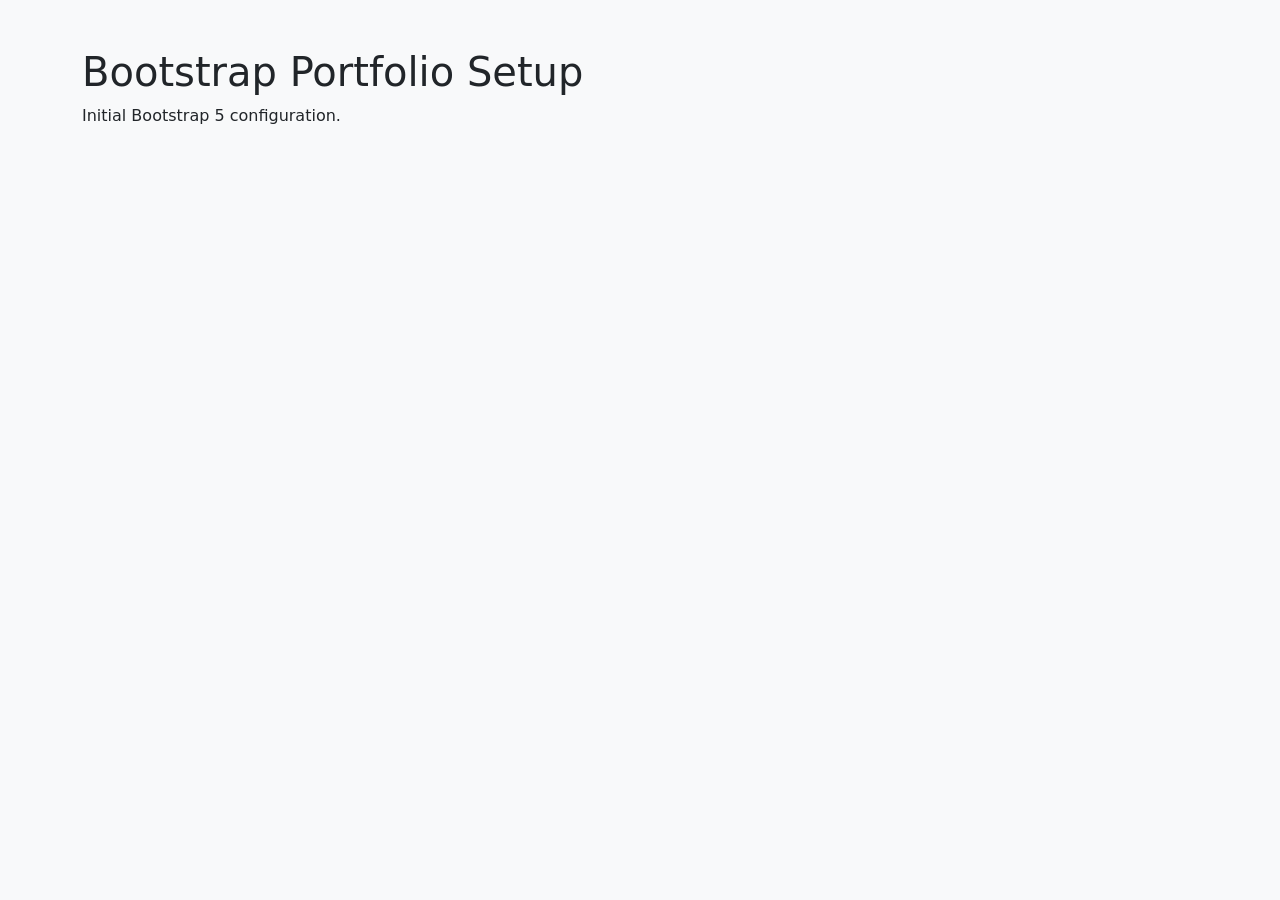
==== projects/portfolio_bootstrap/index.html @ c419ef67 "[BOOTSTRAP] Add Bootstrap CDN and initial setup" ====
<!DOCTYPE html>
<html lang="en">
<head>
  <meta charset="UTF-8">

  <meta
    name="viewport"
    content="width=device-width, initial-scale=1.0"
  >

  <title>Tuan Portfolio</title>

  <!-- Bootstrap CSS -->
  <link
    href="https://cdn.jsdelivr.net/npm/bootstrap@5.3.7/dist/css/bootstrap.min.css"
    rel="stylesheet"
  >

  <!-- Custom CSS -->
  <link
    rel="stylesheet"
    href="css/custom-theme.css"
  >
</head>

<body>

  <div class="container py-5">

    <h1>
      Bootstrap Portfolio Setup
    </h1>

    <p>
      Initial Bootstrap 5 configuration.
    </p>

  </div>

  <!-- Bootstrap JS -->
  <script
    src="https://cdn.jsdelivr.net/npm/bootstrap@5.3.7/dist/js/bootstrap.bundle.min.js">
  </script>

  <!-- Custom JS -->
  <script src="js/main.js"></script>

</body>
</html>
---- projects/portfolio_bootstrap/css/custom-theme.css ----
body {
  background-color: #f8f9fa;
}
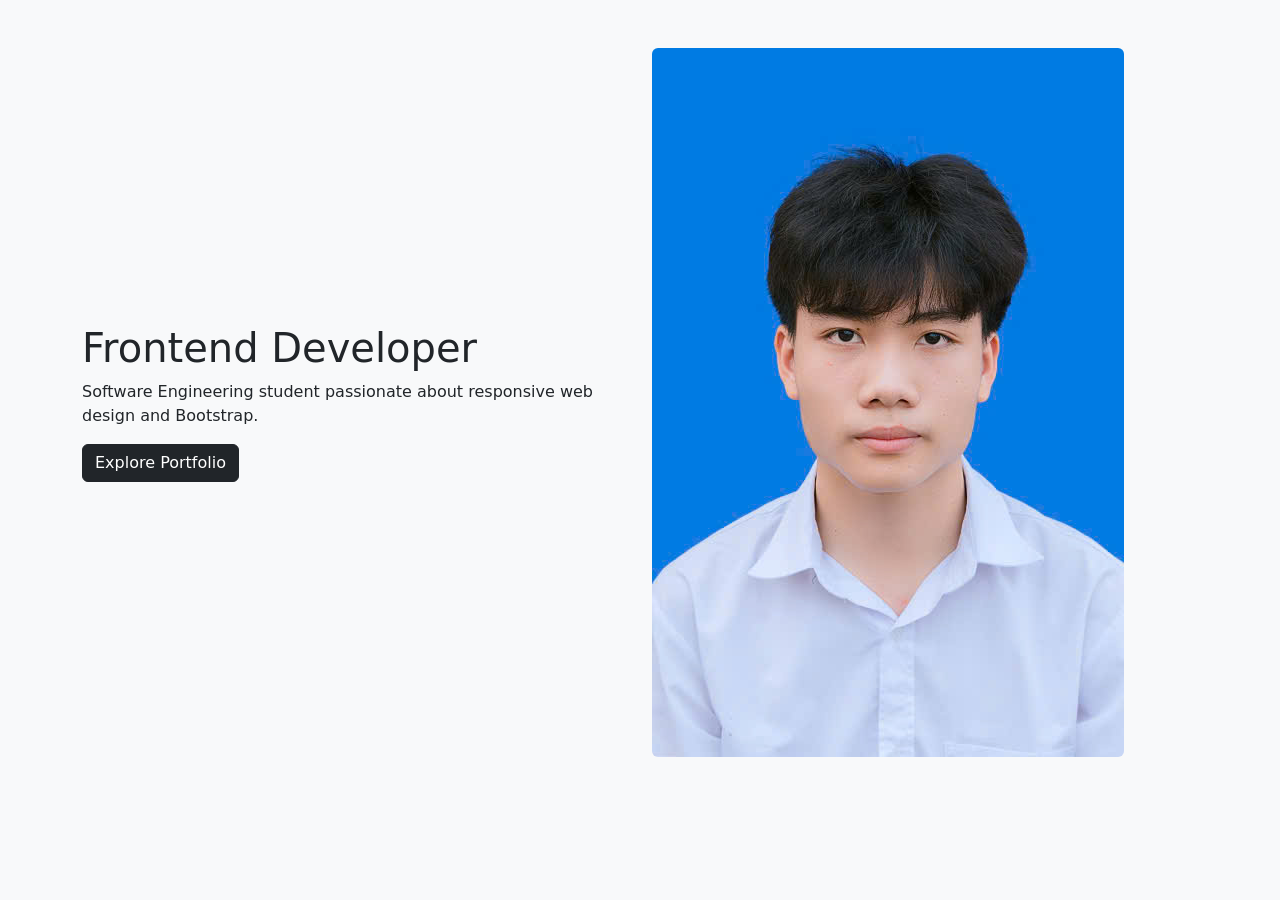
==== commit b5311e8f: "[REFACTOR] Convert grid to Bootstrap cols" ====
--- a/projects/portfolio_bootstrap/index.html
+++ b/projects/portfolio_bootstrap/index.html
@@ -25,17 +25,46 @@
 
 <body>
 
-  <div class="container py-5">
+  <section class="py-5">
 
-    <h1>
-      Bootstrap Portfolio Setup
-    </h1>
+    <div class="container">
 
-    <p>
-      Initial Bootstrap 5 configuration.
-    </p>
+      <div class="row align-items-center">
 
-  </div>
+        <!-- LEFT CONTENT -->
+        <div class="col-12 col-lg-6">
+
+          <h1>
+            Frontend Developer
+          </h1>
+
+          <p>
+            Software Engineering student passionate
+            about responsive web design and Bootstrap.
+          </p>
+
+          <button class="btn btn-dark">
+            Explore Portfolio
+          </button>
+
+        </div>
+
+        <!-- RIGHT IMAGE -->
+        <div class="col-12 col-lg-6 mt-4 mt-lg-0">
+
+          <img
+            src="z7742858306246_678a3f3cca18d427f43c7c27fc06f314.jpg"
+            class="img-fluid rounded"
+            alt="Profile image"
+          >
+
+        </div>
+
+      </div>
+
+    </div>
+
+  </section>
 
   <!-- Bootstrap JS -->
   <script
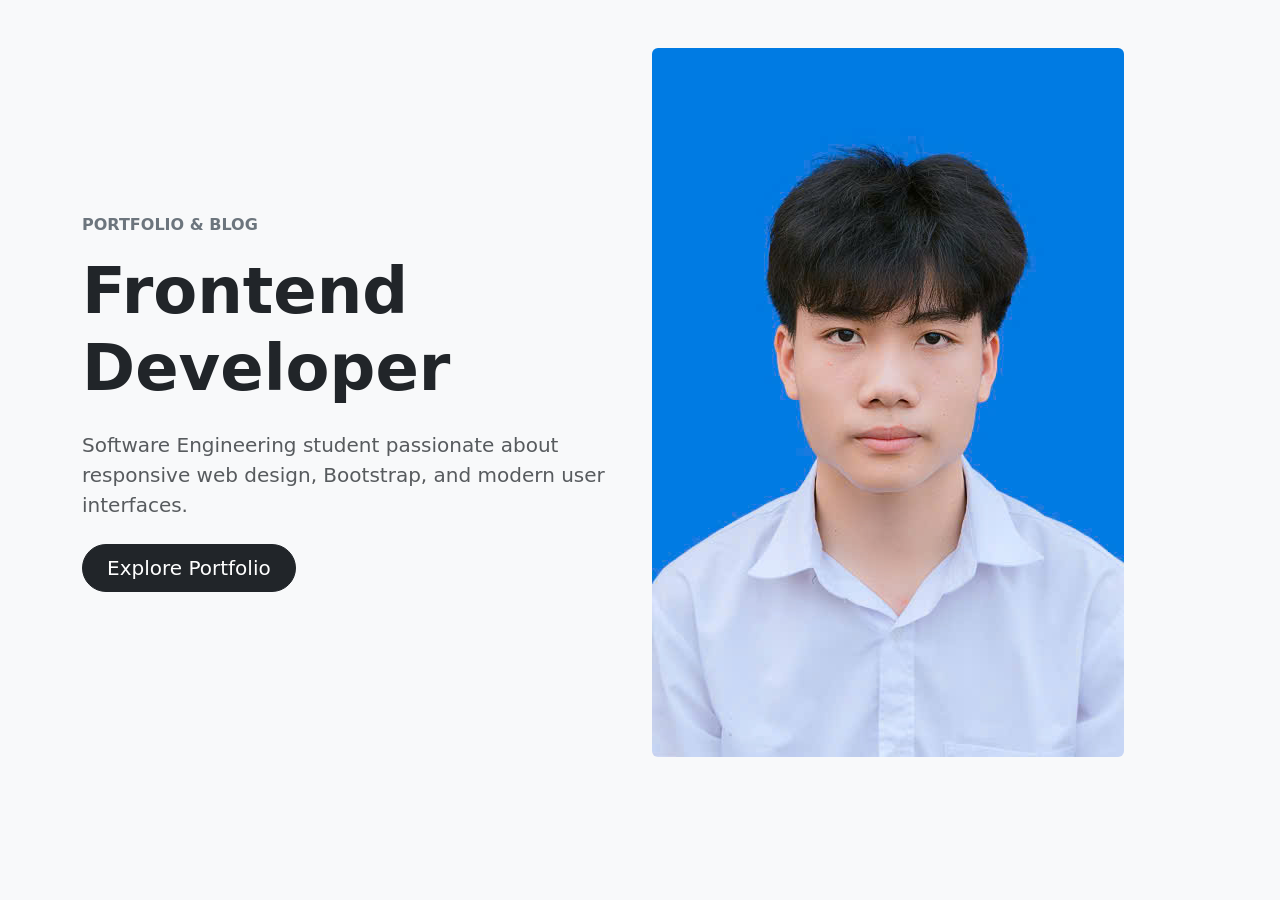
==== commit d2e74941: "[STYLE] Apply Bootstrap typography utilities" ====
--- a/projects/portfolio_bootstrap/index.html
+++ b/projects/portfolio_bootstrap/index.html
@@ -34,20 +34,23 @@
         <!-- LEFT CONTENT -->
         <div class="col-12 col-lg-6">
 
-          <h1>
-            Frontend Developer
-          </h1>
+         <p class="text-uppercase text-secondary fw-semibold">
+            Portfolio & Blog
+        </p>
 
-          <p>
-            Software Engineering student passionate
-            about responsive web design and Bootstrap.
-          </p>
+          <h1 class="display-3 fw-bold mb-4">
+        Frontend Developer
+        </h1>
 
-          <button class="btn btn-dark">
-            Explore Portfolio
-          </button>
+     <p class="lead text-muted mb-4">
+         Software Engineering student passionate about responsive web design, Bootstrap, and modern user interfaces.
+     </p>
 
-        </div>
+  <button class="btn btn-dark btn-lg px-4 py-2 rounded-pill">
+    Explore Portfolio
+  </button>
+
+</div>
 
         <!-- RIGHT IMAGE -->
         <div class="col-12 col-lg-6 mt-4 mt-lg-0">
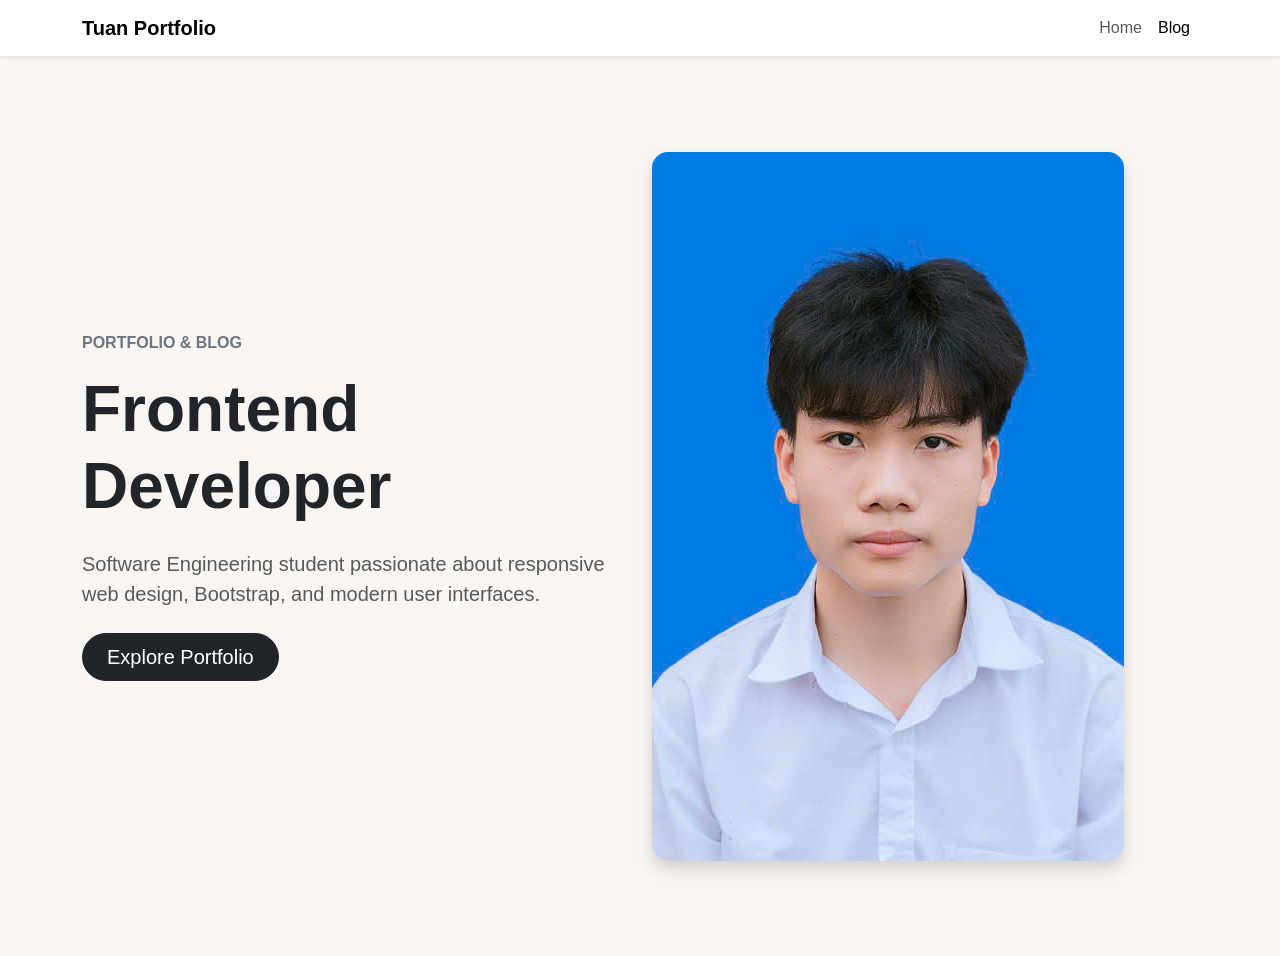
==== commit 3e0f6f00: "[FEATURE] Create blog post cards layout" ====
--- a/projects/portfolio_bootstrap/index.html
+++ b/projects/portfolio_bootstrap/index.html
@@ -24,8 +24,49 @@
 </head>
 
 <body>
+    <nav class="navbar navbar-expand-lg bg-white shadow-sm">
 
-  <section class="py-5">
+  <div class="container">
+
+    <a class="navbar-brand fw-bold" href="index.html">
+      Tuan Portfolio
+    </a>
+
+    <button
+      class="navbar-toggler"
+      type="button"
+      data-bs-toggle="collapse"
+      data-bs-target="#navMenu">
+
+      <span class="navbar-toggler-icon"></span>
+
+    </button>
+
+    <div class="collapse navbar-collapse" id="navMenu">
+
+      <ul class="navbar-nav ms-auto">
+
+        <li class="nav-item">
+          <a class="nav-link" href="index.html">
+            Home
+          </a>
+        </li>
+
+        <li class="nav-item">
+          <a class="nav-link active" href="blog.html">
+            Blog
+          </a>
+        </li>
+
+      </ul>
+
+    </div>
+
+  </div>
+
+</nav>
+
+  <section class="py-5 min-vh-100 d-flex align-items-center">
 
     <div class="container">
 
@@ -57,7 +98,7 @@
 
           <img
             src="z7742858306246_678a3f3cca18d427f43c7c27fc06f314.jpg"
-            class="img-fluid rounded"
+            class="img-fluid rounded-4 shadow"
             alt="Profile image"
           >
 
--- a/projects/portfolio_bootstrap/css/custom-theme.css
+++ b/projects/portfolio_bootstrap/css/custom-theme.css
@@ -1,3 +1,8 @@
 body {
-  background-color: #f8f9fa;
+  background-color: #f8f5f2;
+  font-family: Arial, sans-serif;
+}
+
+img {
+  object-fit: cover;
 }
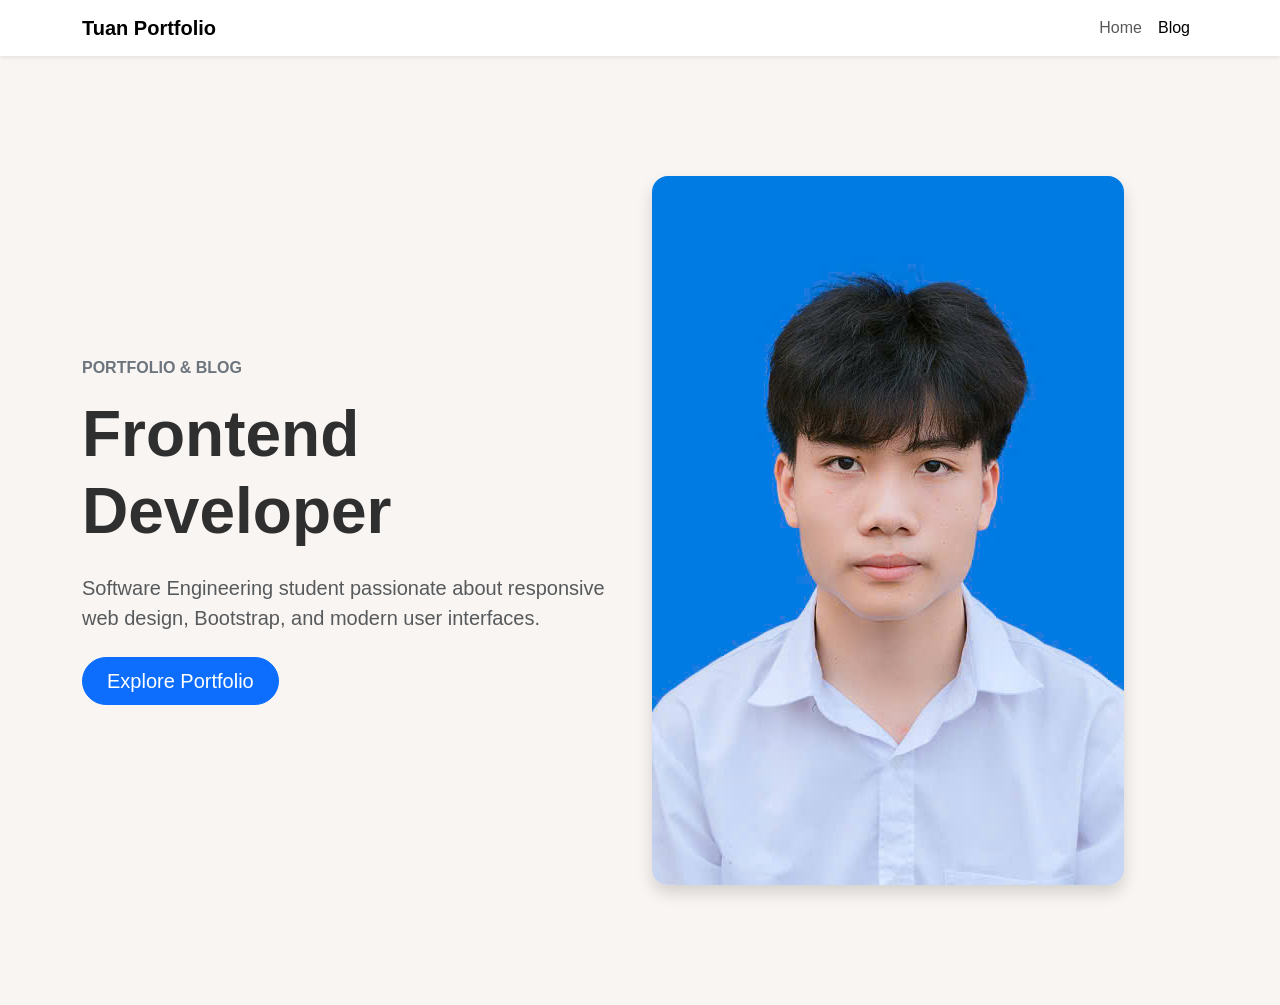
==== commit bf83d3bb: "[CUSTOMIZE] Add custom spacing scale" ====
--- a/projects/portfolio_bootstrap/index.html
+++ b/projects/portfolio_bootstrap/index.html
@@ -66,8 +66,7 @@
 
 </nav>
 
-  <section class="py-5 min-vh-100 d-flex align-items-center">
-
+<section class="section-padding min-vh-100 d-flex align-items-center">
     <div class="container">
 
       <div class="row align-items-center">
@@ -87,8 +86,7 @@
          Software Engineering student passionate about responsive web design, Bootstrap, and modern user interfaces.
      </p>
 
-  <button class="btn btn-dark btn-lg px-4 py-2 rounded-pill">
-    Explore Portfolio
+    <button class="btn btn-primary btn-lg px-4 py-2 rounded-pill">    Explore Portfolio
   </button>
 
 </div>
--- a/projects/portfolio_bootstrap/css/custom-theme.css
+++ b/projects/portfolio_bootstrap/css/custom-theme.css
@@ -1,8 +1,56 @@
+:root {
+
+  --bs-primary: #7c9a92;
+  --bs-primary-rgb: 124, 154, 146;
+
+  --bs-dark: #2f2f2f;
+  --bs-body-bg: #f8f5f2;
+
+  --bs-border-radius: 1rem;
+
+}
+
+/* BODY */
 body {
-  background-color: #f8f5f2;
+  background-color: var(--bs-body-bg);
+  color: #2f2f2f;
   font-family: Arial, sans-serif;
 }
 
+/* BUTTONS */
+.btn-dark {
+  background-color: #7c9a92;
+  border: none;
+}
+
+.btn-dark:hover {
+  background-color: #6d8881;
+}
+
+/* NAVBAR */
+.navbar {
+  background-color: white;
+}
+
+/* IMAGES */
 img {
   object-fit: cover;
+}
+/* CUSTOM SPACING */
+
+.section-padding {
+  padding-top: 120px;
+  padding-bottom: 120px;
+}
+
+.card-spacing {
+  padding: 32px;
+}
+
+.text-spacing {
+  margin-bottom: 24px;
+}
+
+.large-gap {
+  gap: 32px;
 }
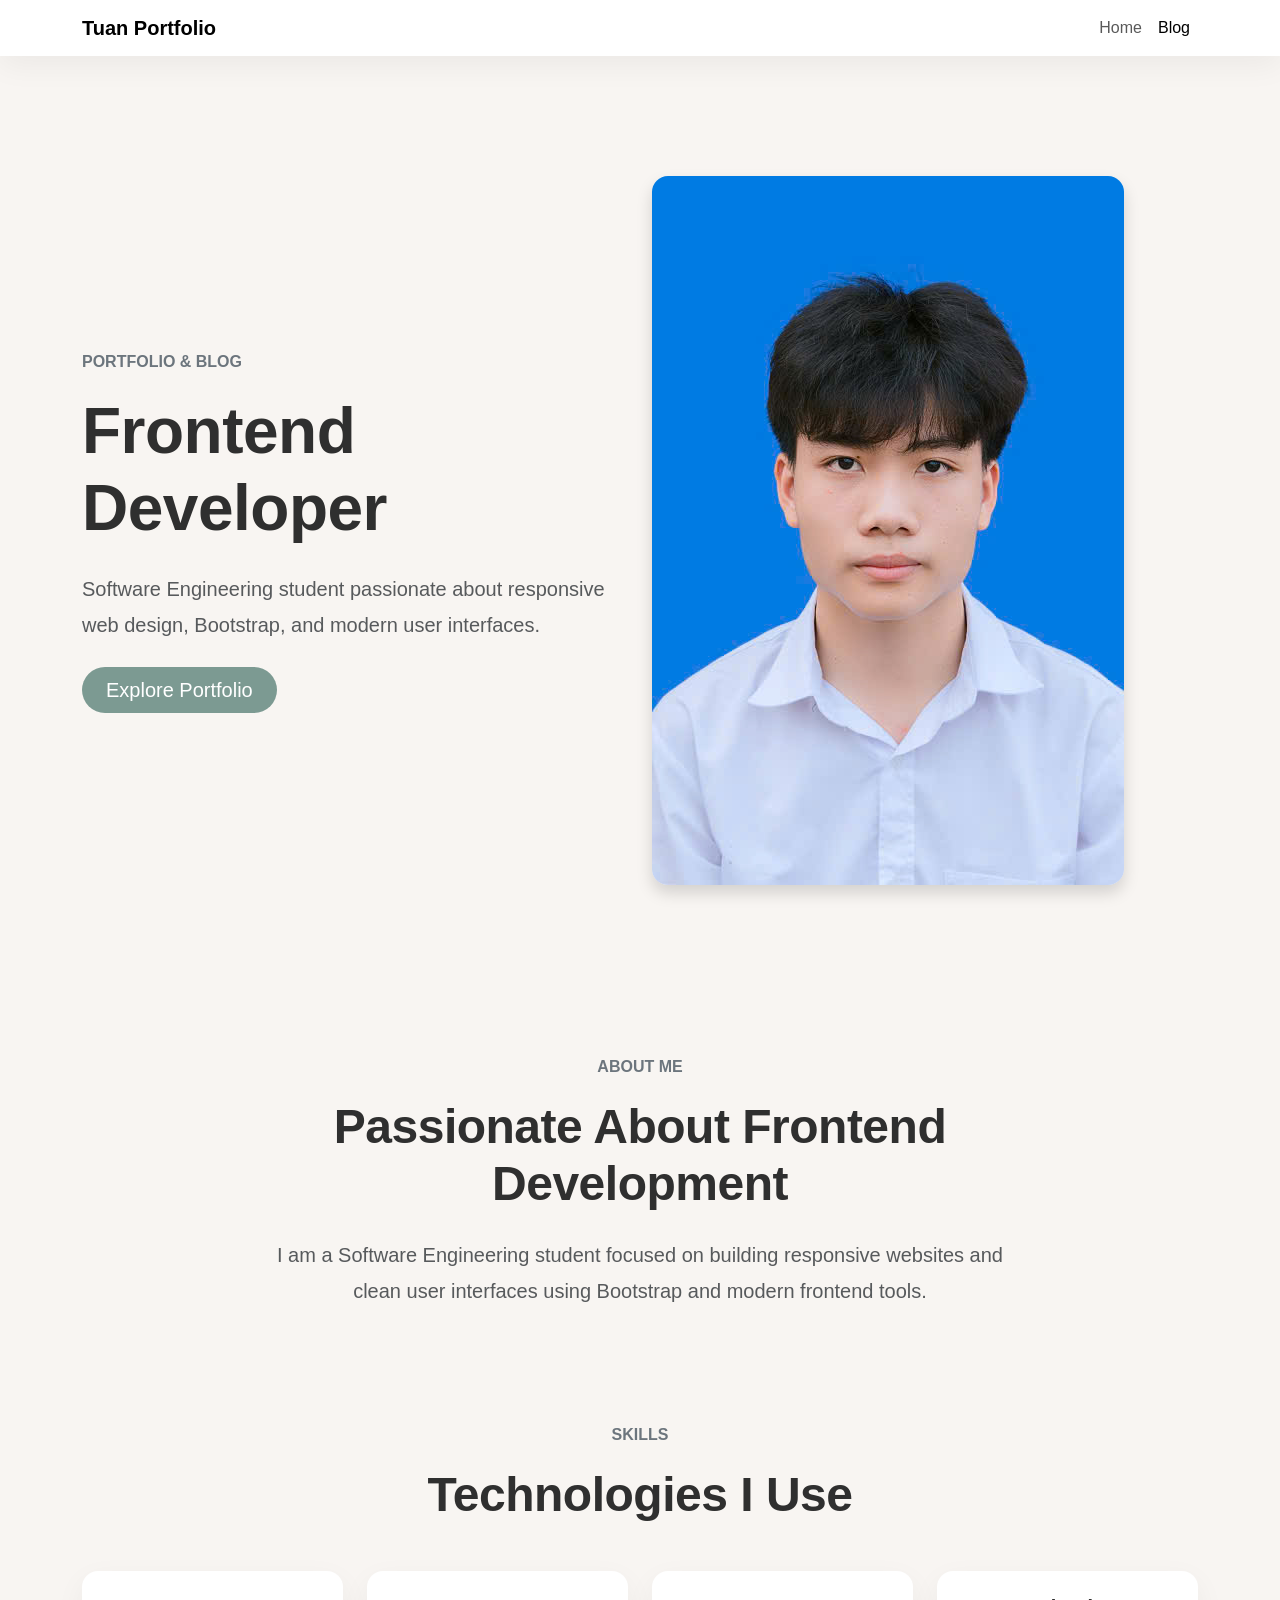
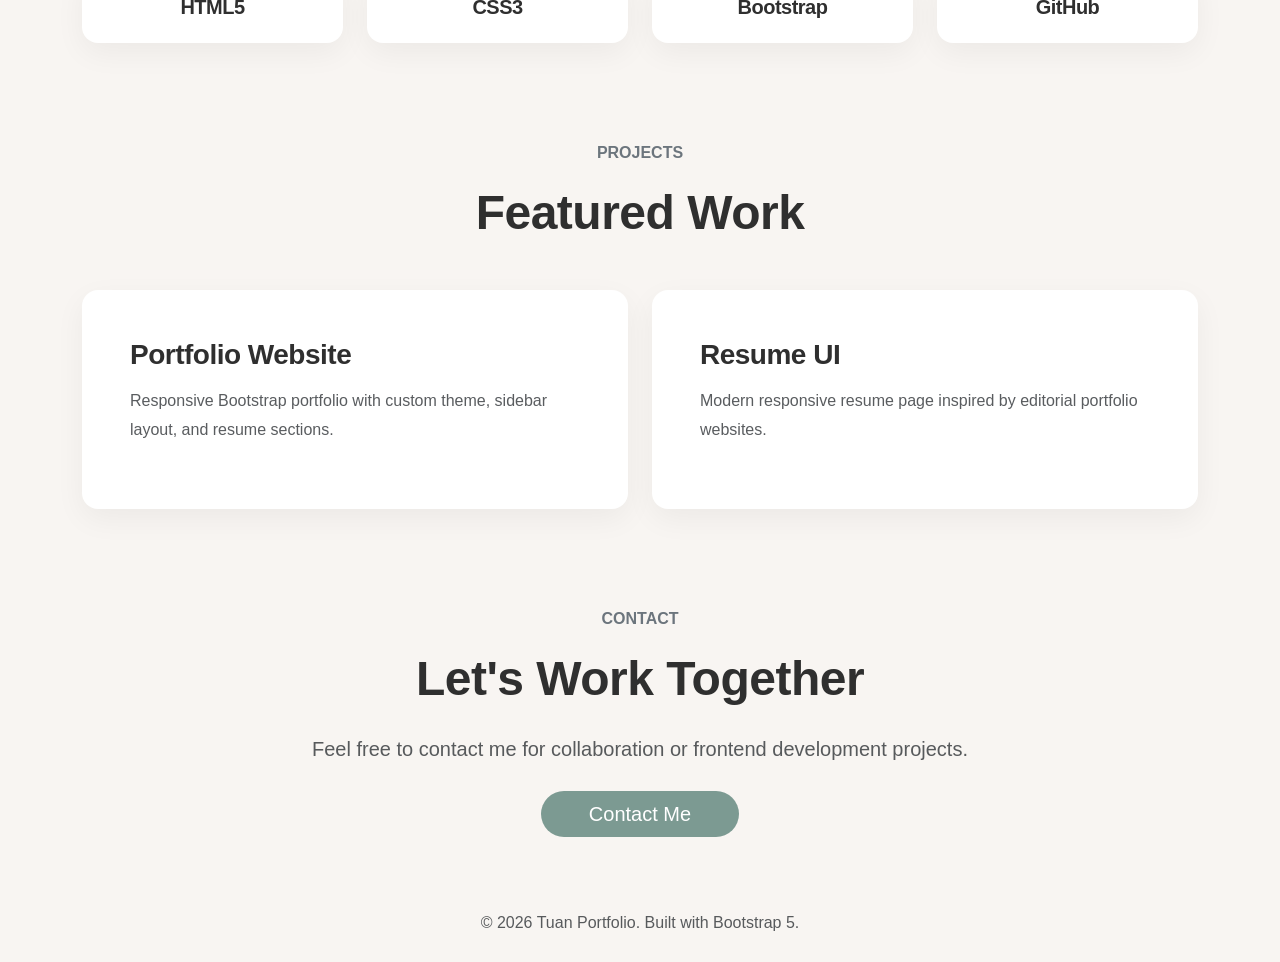
==== commit 1414a8b5: "[THEME] Finalize responsive portfolio layout" ====
--- a/projects/portfolio_bootstrap/index.html
+++ b/projects/portfolio_bootstrap/index.html
@@ -86,8 +86,9 @@
          Software Engineering student passionate about responsive web design, Bootstrap, and modern user interfaces.
      </p>
 
-    <button class="btn btn-primary btn-lg px-4 py-2 rounded-pill">    Explore Portfolio
-  </button>
+    <a href="blog.html" class="btn btn-primary btn-lg px-4 py-2 rounded-pill">
+  Explore Portfolio
+</a>
 
 </div>
 
@@ -107,7 +108,198 @@
     </div>
 
   </section>
-
+  <section class="py-5">
+
+  <div class="container">
+
+    <div class="row justify-content-center">
+
+      <div class="col-lg-8 text-center">
+
+        <p class="text-uppercase text-secondary fw-semibold">
+          About Me
+        </p>
+
+        <h2 class="display-5 fw-bold mb-4">
+          Passionate About Frontend Development
+        </h2>
+
+        <p class="lead text-muted">
+          I am a Software Engineering student focused on
+          building responsive websites and clean user
+          interfaces using Bootstrap and modern frontend tools.
+        </p>
+
+      </div>
+
+    </div>
+
+  </div>
+
+</section>
+<section class="py-5">
+
+  <div class="container">
+
+    <div class="text-center mb-5">
+
+      <p class="text-uppercase text-secondary fw-semibold">
+        Skills
+      </p>
+
+      <h2 class="display-5 fw-bold">
+        Technologies I Use
+      </h2>
+
+    </div>
+
+    <div class="row g-4">
+
+      <div class="col-6 col-md-3">
+
+        <div class="p-4 bg-white rounded-4 shadow-sm text-center">
+
+          <h5 class="fw-bold mb-0">
+            HTML5
+          </h5>
+
+        </div>
+
+      </div>
+
+      <div class="col-6 col-md-3">
+
+        <div class="p-4 bg-white rounded-4 shadow-sm text-center">
+
+          <h5 class="fw-bold mb-0">
+            CSS3
+          </h5>
+
+        </div>
+
+      </div>
+
+      <div class="col-6 col-md-3">
+
+        <div class="p-4 bg-white rounded-4 shadow-sm text-center">
+
+          <h5 class="fw-bold mb-0">
+            Bootstrap
+          </h5>
+
+        </div>
+
+      </div>
+
+      <div class="col-6 col-md-3">
+
+        <div class="p-4 bg-white rounded-4 shadow-sm text-center">
+
+          <h5 class="fw-bold mb-0">
+            GitHub
+          </h5>
+
+        </div>
+
+      </div>
+
+    </div>
+
+  </div>
+
+</section>
+<section class="py-5">
+
+  <div class="container">
+
+    <div class="text-center mb-5">
+
+      <p class="text-uppercase text-secondary fw-semibold">
+        Projects
+      </p>
+
+      <h2 class="display-5 fw-bold">
+        Featured Work
+      </h2>
+
+    </div>
+
+    <div class="row g-4">
+
+      <div class="col-lg-6">
+
+        <div class="bg-white p-5 rounded-4 shadow-sm h-100">
+
+          <h3 class="fw-bold mb-3">
+            Portfolio Website
+          </h3>
+
+          <p class="text-muted">
+            Responsive Bootstrap portfolio with custom theme,
+            sidebar layout, and resume sections.
+          </p>
+
+        </div>
+
+      </div>
+
+      <div class="col-lg-6">
+
+        <div class="bg-white p-5 rounded-4 shadow-sm h-100">
+
+          <h3 class="fw-bold mb-3">
+            Resume UI
+          </h3>
+
+          <p class="text-muted">
+            Modern responsive resume page inspired by
+            editorial portfolio websites.
+          </p>
+
+        </div>
+
+      </div>
+
+    </div>
+
+  </div>
+
+</section>
+<section class="py-5">
+
+  <div class="container text-center">
+
+    <p class="text-uppercase text-secondary fw-semibold">
+      Contact
+    </p>
+
+    <h2 class="display-5 fw-bold mb-4">
+      Let's Work Together
+    </h2>
+
+    <p class="lead text-muted mb-4">
+      Feel free to contact me for collaboration
+      or frontend development projects.
+    </p>
+
+    <a
+      href="mailto:your-email@gmail.com"
+      class="btn btn-primary btn-lg rounded-pill px-5">
+
+      Contact Me
+
+    </a>
+
+  </div>
+
+</section>
+<footer class="py-4 text-center">
+
+  <p class="text-muted mb-0">
+    © 2026 Tuan Portfolio. Built with Bootstrap 5.
+  </p>
+
+</footer>
   <!-- Bootstrap JS -->
   <script
     src="https://cdn.jsdelivr.net/npm/bootstrap@5.3.7/dist/js/bootstrap.bundle.min.js">
--- a/projects/portfolio_bootstrap/css/custom-theme.css
+++ b/projects/portfolio_bootstrap/css/custom-theme.css
@@ -53,4 +53,72 @@
 
 .large-gap {
   gap: 32px;
+}
+/* FINAL THEME COLORS */
+
+body {
+  background-color: #f8f5f2;
+  color: #2f2f2f;
+}
+
+/* HEADINGS */
+h1,
+h2,
+h3,
+h4,
+h5,
+h6 {
+  color: #2f2f2f;
+  letter-spacing: -0.5px;
+}
+
+/* PARAGRAPHS */
+p {
+  line-height: 1.8;
+}
+
+/* NAVBAR */
+.navbar {
+  backdrop-filter: blur(10px);
+}
+
+/* LINKS */
+a {
+  text-decoration: none;
+  transition: 0.3s ease;
+}
+
+a:hover {
+  opacity: 0.7;
+}
+
+/* CARDS */
+.card {
+  background-color: #ffffff;
+  border: none;
+}
+
+/* SHADOW */
+.shadow-sm {
+  box-shadow: 0 10px 30px rgba(0,0,0,0.05) !important;
+}
+
+/* BUTTONS */
+.btn-primary {
+  background-color: #7c9a92;
+  border: none;
+}
+
+.btn-primary:hover {
+  background-color: #6d8881;
+}
+
+.btn-outline-primary {
+  border-color: #7c9a92;
+  color: #7c9a92;
+}
+
+.btn-outline-primary:hover {
+  background-color: #7c9a92;
+  border-color: #7c9a92;
 }
